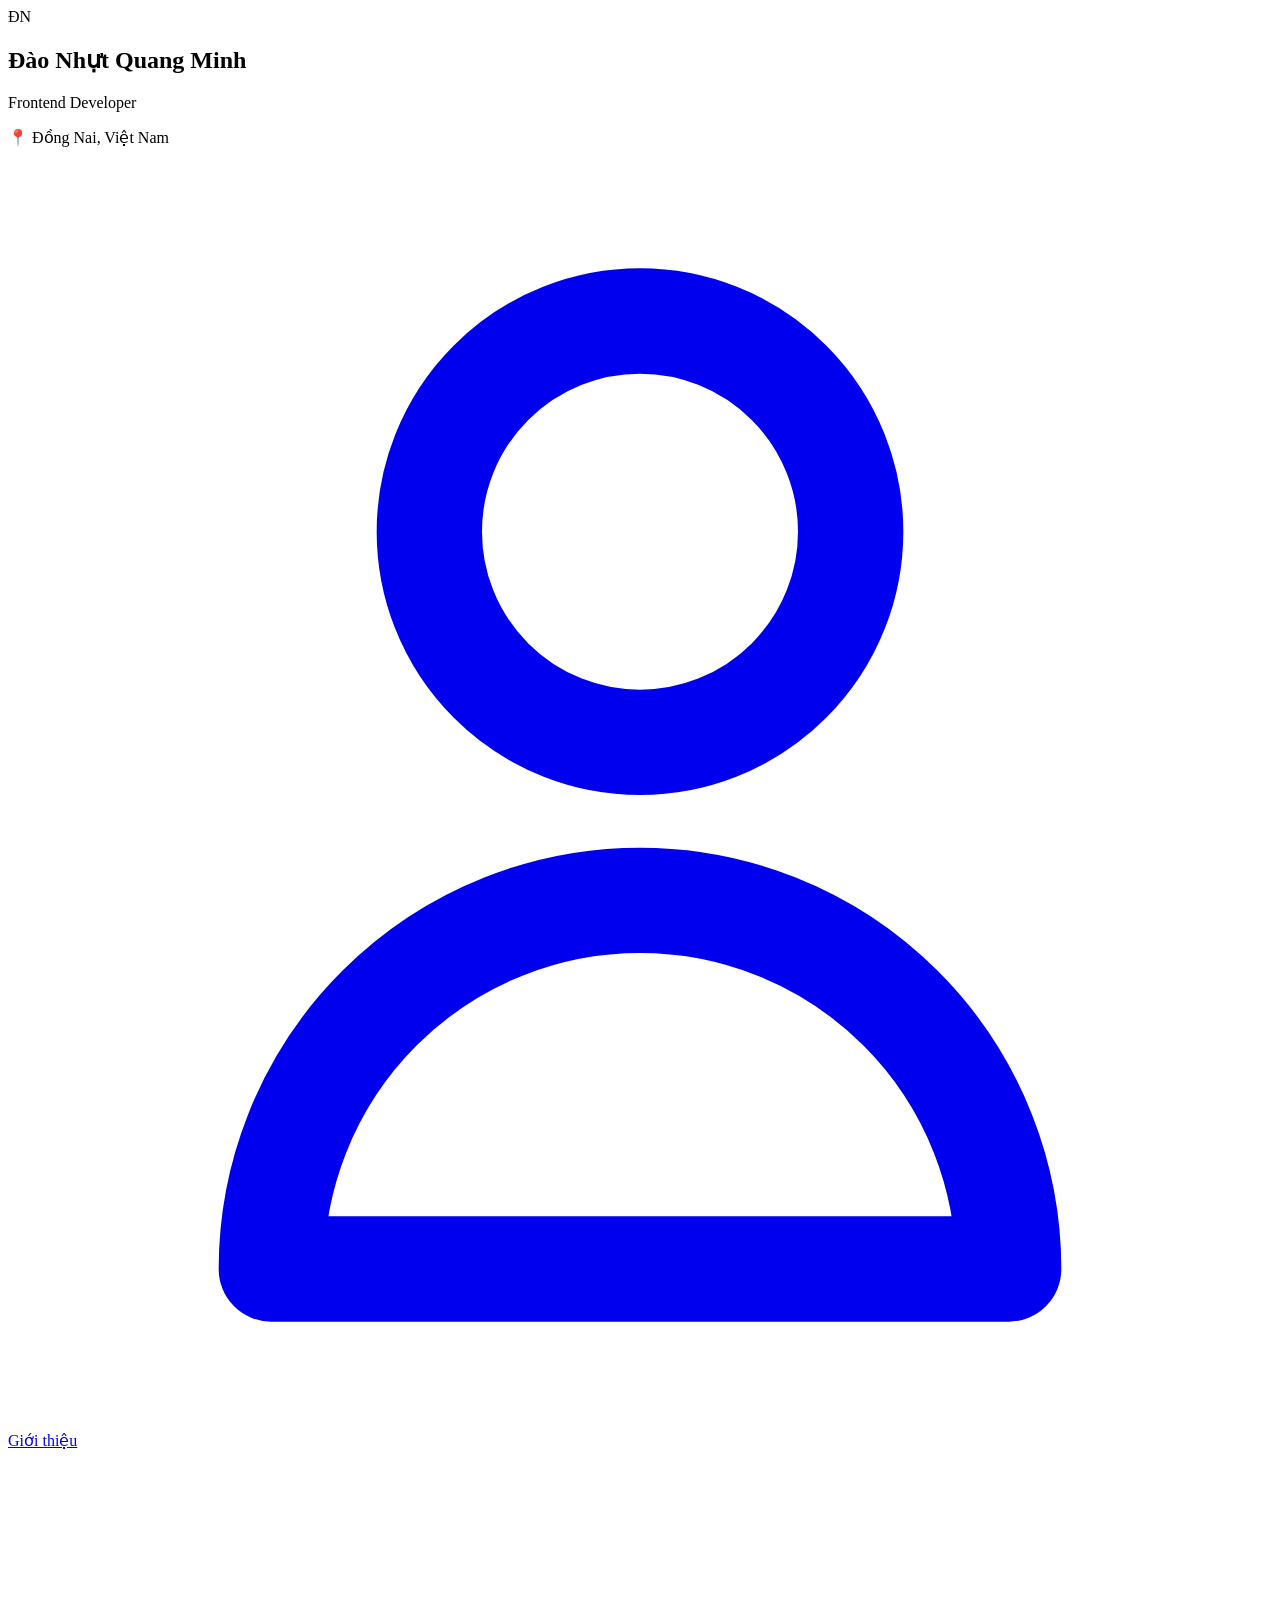
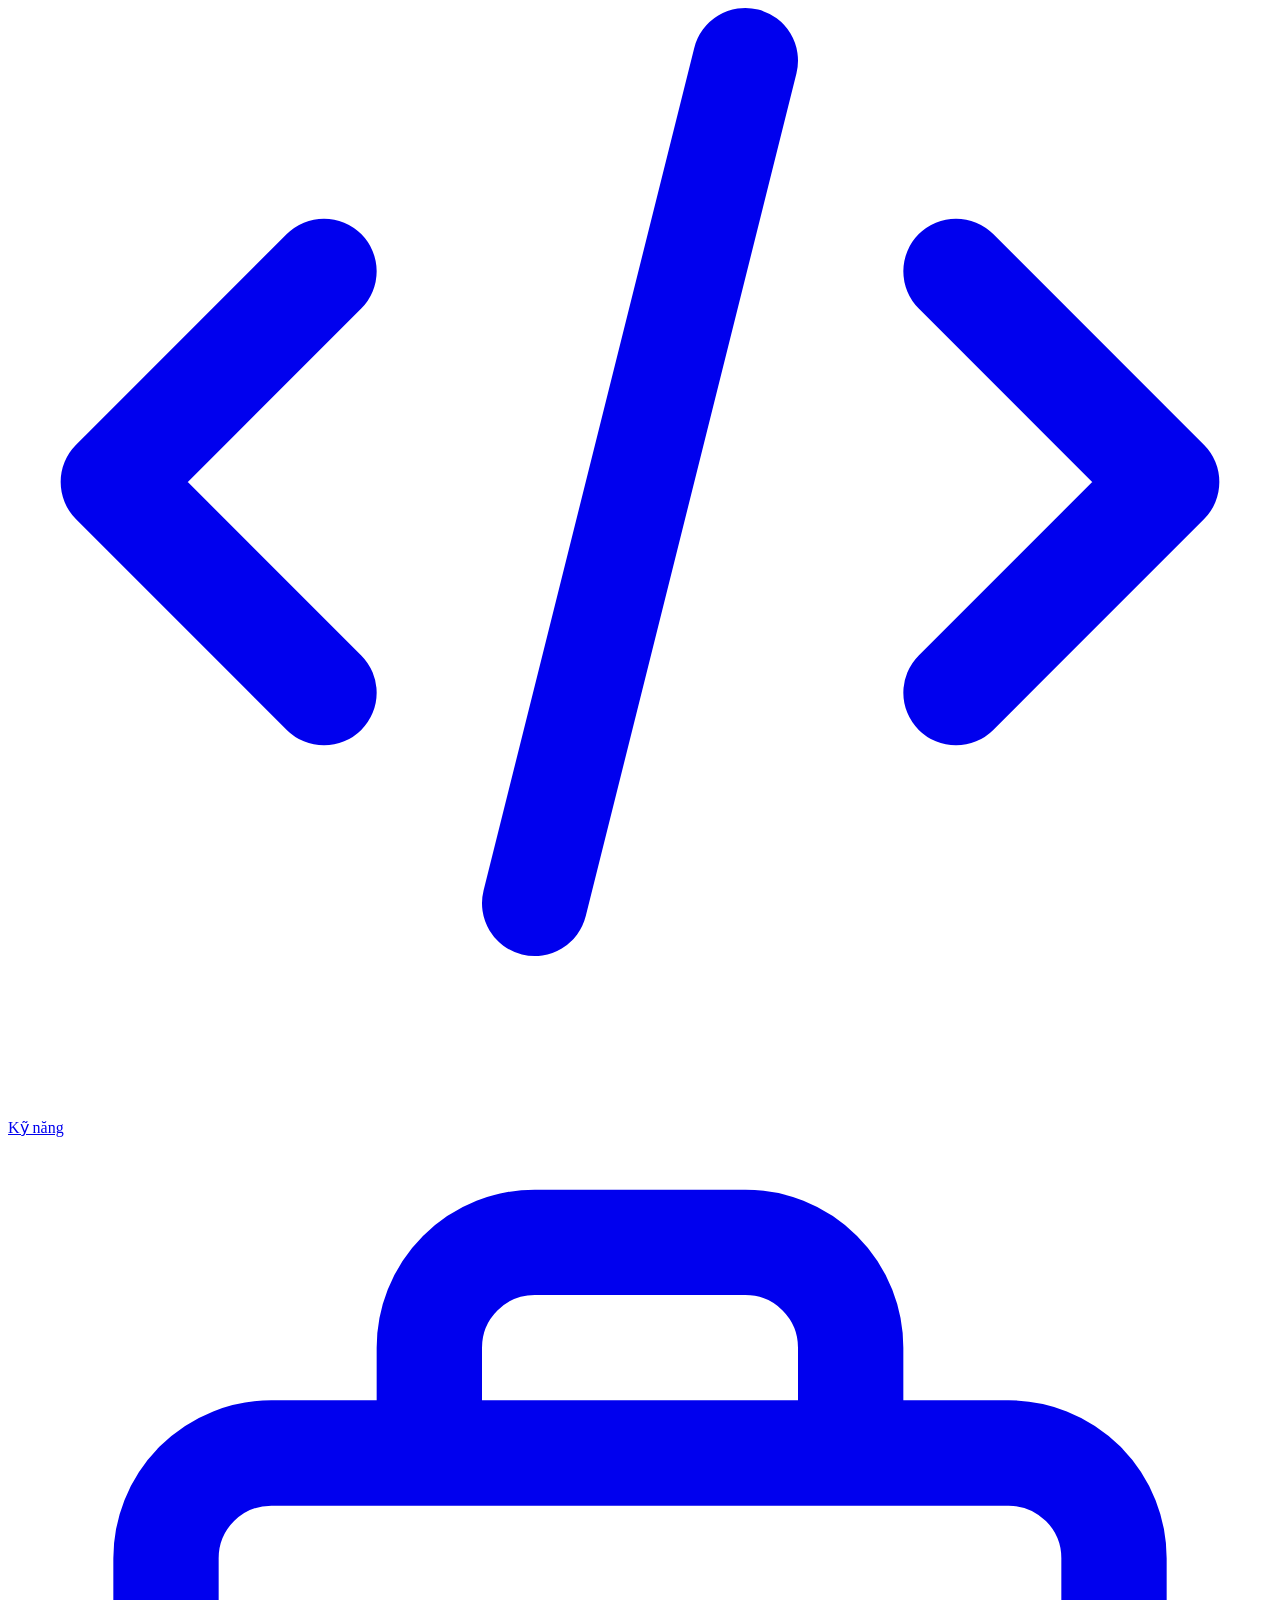
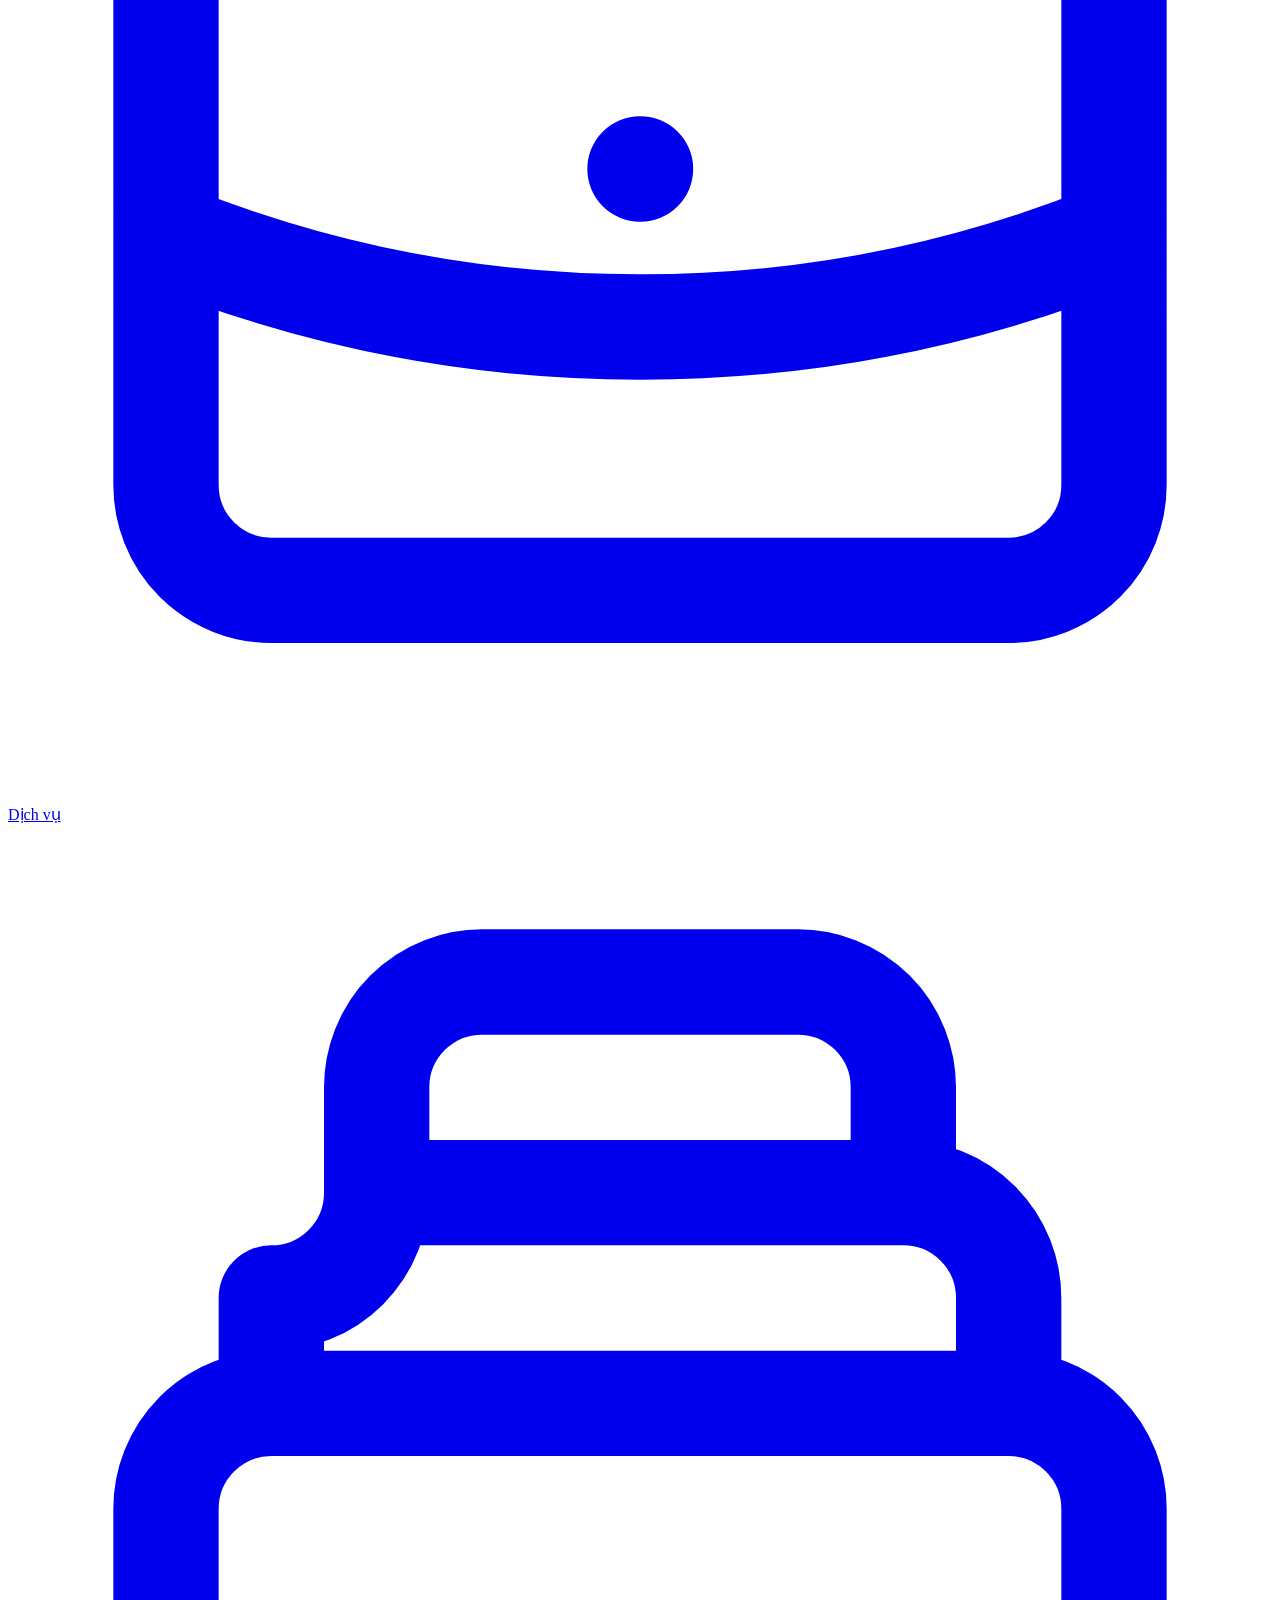
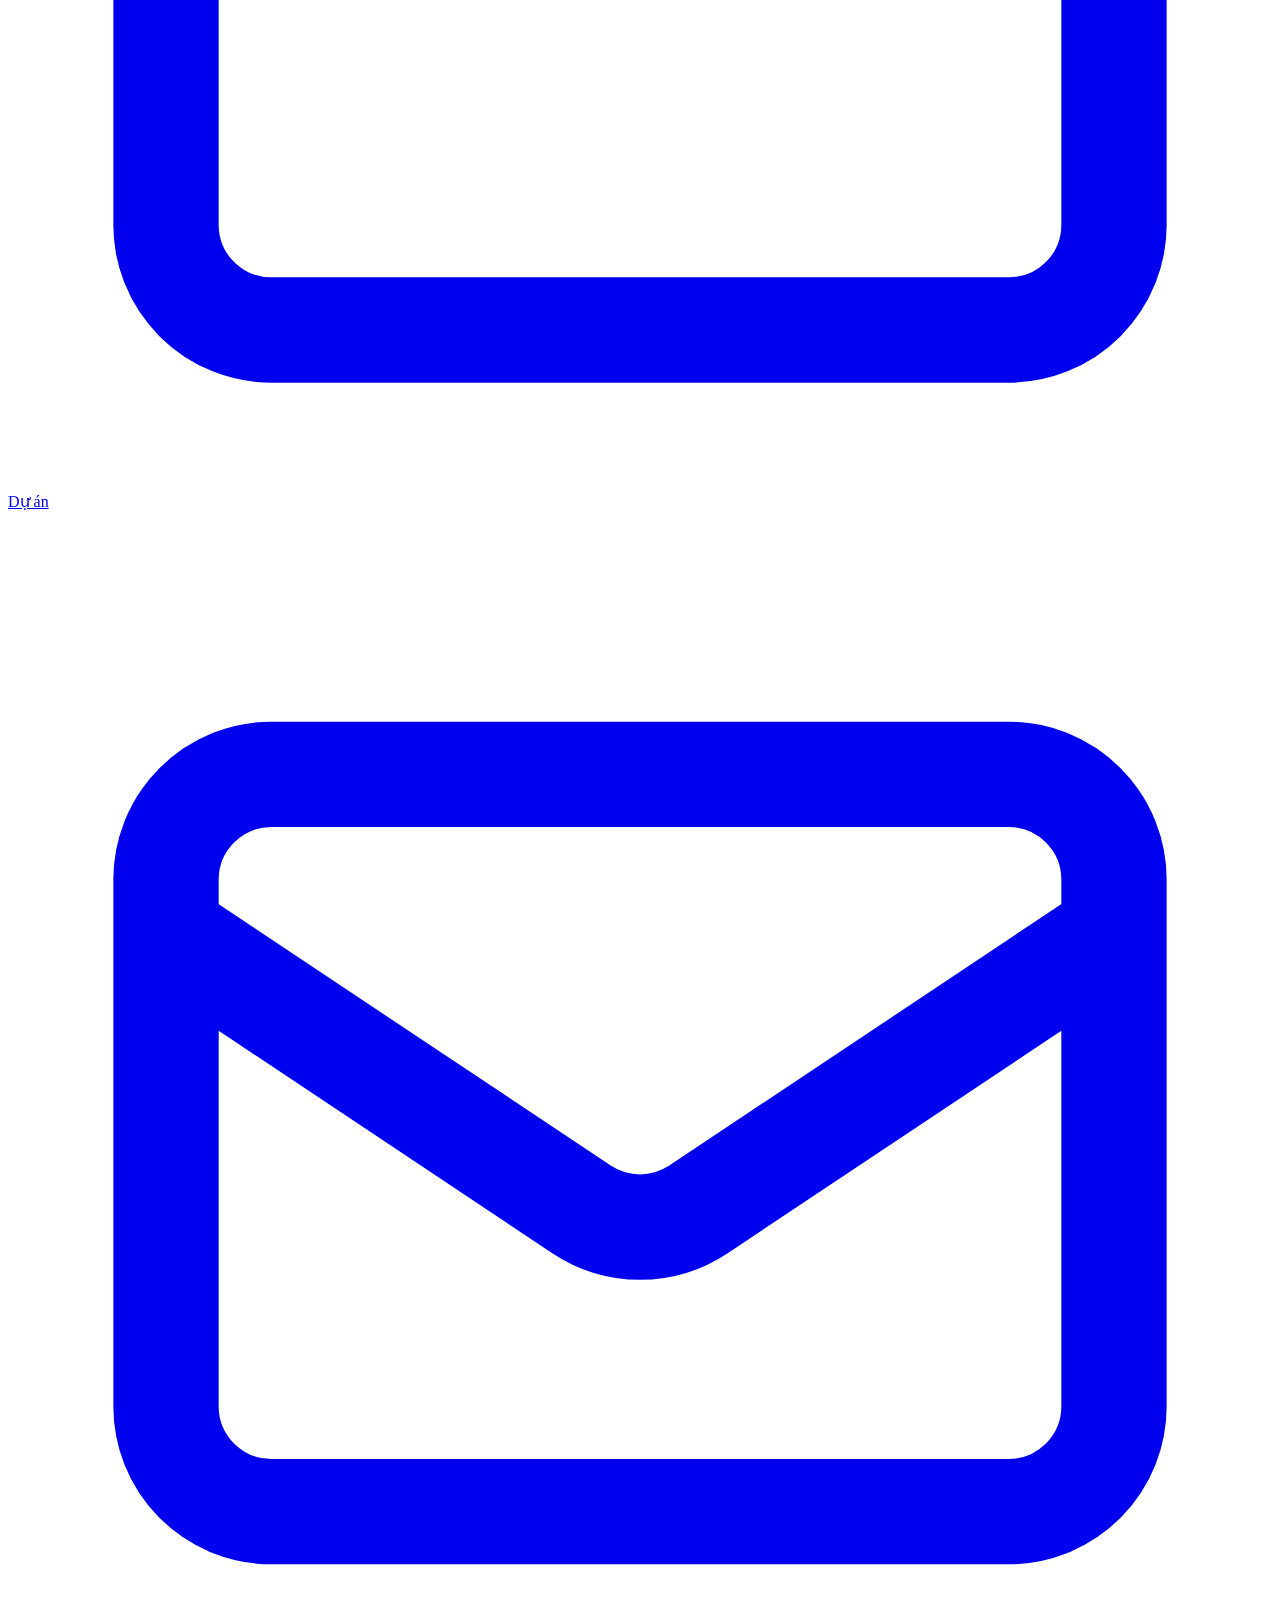
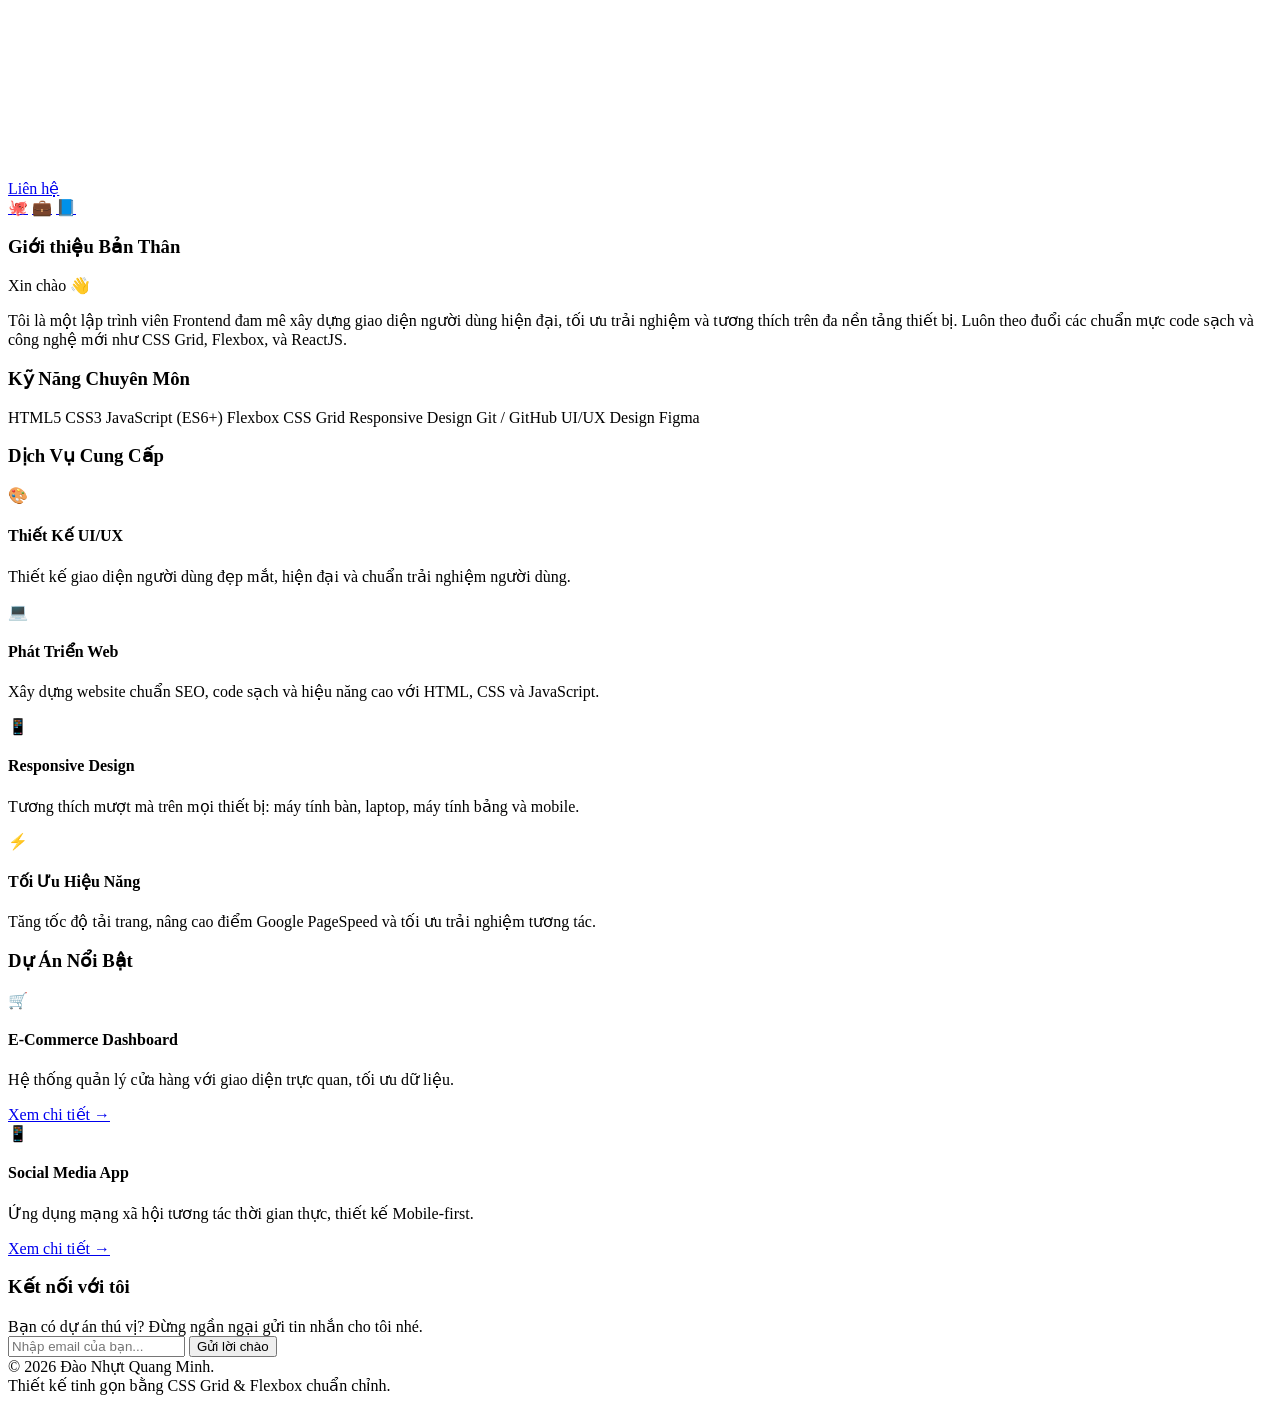
==== index.html @ cb81ec1f "Rename profile.html to index.html" ====
<!DOCTYPE html>
<html lang="vi">
<head>
    <meta charset="UTF-8">
    <meta name="viewport" content="width=device-width, initial-scale=1.0">
    <title>Portfolio | Đào Nhựt Quang Minh</title>
    <link rel="stylesheet" href="hoatdong2-style.css">
</head>
<body>

    <!-- SIDEBAR BÊN TRÁI -->
    <aside class="sidebar">
        <div class="avatar">
            <span>ĐN</span>
        </div>
        <h2>Đào Nhựt Quang Minh</h2>
        <p class="role">Frontend Developer</p>
        <p class="location">📍 Đồng Nai, Việt Nam</p>
        
        <nav class="nav-menu">
            <a href="#about" class="active">
                <svg viewBox="0 0 24 24" fill="none" stroke="currentColor" stroke-width="2"><path stroke-linecap="round" stroke-linejoin="round" d="M16 7a4 4 0 11-8 0 4 4 0 018 0zM12 14a7 7 0 00-7 7h14a7 7 0 00-7-7z" /></svg>
                Giới thiệu
            </a>
            <a href="#skills">
                <svg viewBox="0 0 24 24" fill="none" stroke="currentColor" stroke-width="2"><path stroke-linecap="round" stroke-linejoin="round" d="M10 20l4-16m4 4l4 4-4 4M6 16l-4-4 4-4" /></svg>
                Kỹ năng
            </a>
            <a href="#services">
                <svg viewBox="0 0 24 24" fill="none" stroke="currentColor" stroke-width="2"><path stroke-linecap="round" stroke-linejoin="round" d="M21 13.255A23.931 23.931 0 0112 15c-3.183 0-6.22-.62-9-1.745M16 6V4a2 2 0 00-2-2h-4a2 2 0 00-2 2v2m4 6h.01M5 20h14a2 2 0 002-2V8a2 2 0 00-2-2H5a2 2 0 00-2 2v10a2 2 0 002 2z" /></svg>
                Dịch vụ
            </a>
            <a href="#projects">
                <svg viewBox="0 0 24 24" fill="none" stroke="currentColor" stroke-width="2"><path stroke-linecap="round" stroke-linejoin="round" d="M19 11H5m14 0a2 2 0 012 2v6a2 2 0 01-2 2H5a2 2 0 01-2-2v-6a2 2 0 012-2m14 0V9a2 2 0 00-2-2M5 11V9a2 2 0 002-2m0 0V5a2 2 0 012-2h6a2 2 0 012 2v2M7 7h10" /></svg>
                Dự án
            </a>
            <a href="#contact">
                <svg viewBox="0 0 24 24" fill="none" stroke="currentColor" stroke-width="2"><path stroke-linecap="round" stroke-linejoin="round" d="M3 8l7.89 5.26a2 2 0 002.22 0L21 8M5 19h14a2 2 0 002-2V7a2 2 0 00-2-2H5a2 2 0 00-2 2v10a2 2 0 002 2z" /></svg>
                Liên hệ
            </a>
        </nav>
        
        <div class="social-links">
            <a href="#" aria-label="Github">🐙</a>
            <a href="#" aria-label="LinkedIn">💼</a>
            <a href="#" aria-label="Facebook">📘</a>
        </div>
    </aside>

    <!-- MAIN CONTENT BÊN PHẢI -->
    <main class="main-content">
        
        <!-- Giới thiệu -->
        <section class="card glass-effect" id="about">
            <div class="card-header">
                <h3>Giới thiệu Bản Thân</h3>
                <span class="badge">Xin chào 👋</span>
            </div>
            <p class="desc-text">Tôi là một lập trình viên Frontend đam mê xây dựng giao diện người dùng hiện đại, tối ưu trải nghiệm và tương thích trên đa nền tảng thiết bị. Luôn theo đuổi các chuẩn mực code sạch và công nghệ mới như CSS Grid, Flexbox, và ReactJS.</p>
        </section>

        <!-- Kỹ năng -->
        <section class="card glass-effect" id="skills">
            <div class="card-header">
                <h3>Kỹ Năng Chuyên Môn</h3>
            </div>
            <div class="skills-container">
                <span class="skill-pill">HTML5</span>
                <span class="skill-pill">CSS3</span>
                <span class="skill-pill">JavaScript (ES6+)</span>
                <span class="skill-pill">Flexbox</span>
                <span class="skill-pill">CSS Grid</span>
                <span class="skill-pill">Responsive Design</span>
                <span class="skill-pill">Git / GitHub</span>
                <span class="skill-pill">UI/UX Design</span>
                <span class="skill-pill">Figma</span>
            </div>
        </section>

        <!-- Dịch vụ -->
        <section class="card glass-effect" id="services">
            <div class="card-header">
                <h3>Dịch Vụ Cung Cấp</h3>
            </div>
            <div class="services-container">
                <!-- Dịch vụ 1 -->
                <div class="service-card">
                    <div class="service-icon">🎨</div>
                    <h4>Thiết Kế UI/UX</h4>
                    <p>Thiết kế giao diện người dùng đẹp mắt, hiện đại và chuẩn trải nghiệm người dùng.</p>
                </div>
                <!-- Dịch vụ 2 -->
                <div class="service-card">
                    <div class="service-icon">💻</div>
                    <h4>Phát Triển Web</h4>
                    <p>Xây dựng website chuẩn SEO, code sạch và hiệu năng cao với HTML, CSS và JavaScript.</p>
                </div>
                <!-- Dịch vụ 3 -->
                <div class="service-card">
                    <div class="service-icon">📱</div>
                    <h4>Responsive Design</h4>
                    <p>Tương thích mượt mà trên mọi thiết bị: máy tính bàn, laptop, máy tính bảng và mobile.</p>
                </div>
                <!-- Dịch vụ 4 -->
                <div class="service-card">
                    <div class="service-icon">⚡</div>
                    <h4>Tối Ưu Hiệu Năng</h4>
                    <p>Tăng tốc độ tải trang, nâng cao điểm Google PageSpeed và tối ưu trải nghiệm tương tác.</p>
                </div>
            </div>
        </section>

        <!-- Dự án -->
        <section class="card glass-effect" id="projects">
            <div class="card-header">
                <h3>Dự Án Nổi Bật</h3>
            </div>
            <div class="projects-grid">
                <!-- Dự án 1 -->
                <div class="project-item">
                    <div class="project-icon">🛒</div>
                    <h4>E-Commerce Dashboard</h4>
                    <p>Hệ thống quản lý cửa hàng với giao diện trực quan, tối ưu dữ liệu.</p>
                    <a href="#" class="btn-link">Xem chi tiết &rarr;</a>
                </div>
                <!-- Dự án 2 -->
                <div class="project-item">
                    <div class="project-icon">📱</div>
                    <h4>Social Media App</h4>
                    <p>Ứng dụng mạng xã hội tương tác thời gian thực, thiết kế Mobile-first.</p>
                    <a href="#" class="btn-link">Xem chi tiết &rarr;</a>
                </div>
            </div>
        </section>

        <!-- Liên hệ -->
        <section class="card glass-effect" id="contact">
            <div class="card-header">
                <h3>Kết nối với tôi</h3>
            </div>
            <p class="desc-text" style="margin-bottom: var(--spacing-20);">Bạn có dự án thú vị? Đừng ngần ngại gửi tin nhắn cho tôi nhé.</p>
            <div class="contact-form">
                <input type="email" placeholder="Nhập email của bạn..." class="form-input">
                <button class="btn-primary">Gửi lời chào</button>
            </div>
        </section>

        <footer class="main-footer">
            &copy; 2026 Đào Nhựt Quang Minh.<br>Thiết kế tinh gọn bằng CSS Grid & Flexbox chuẩn chỉnh.
        </footer>
    </main>

</body>
</html>
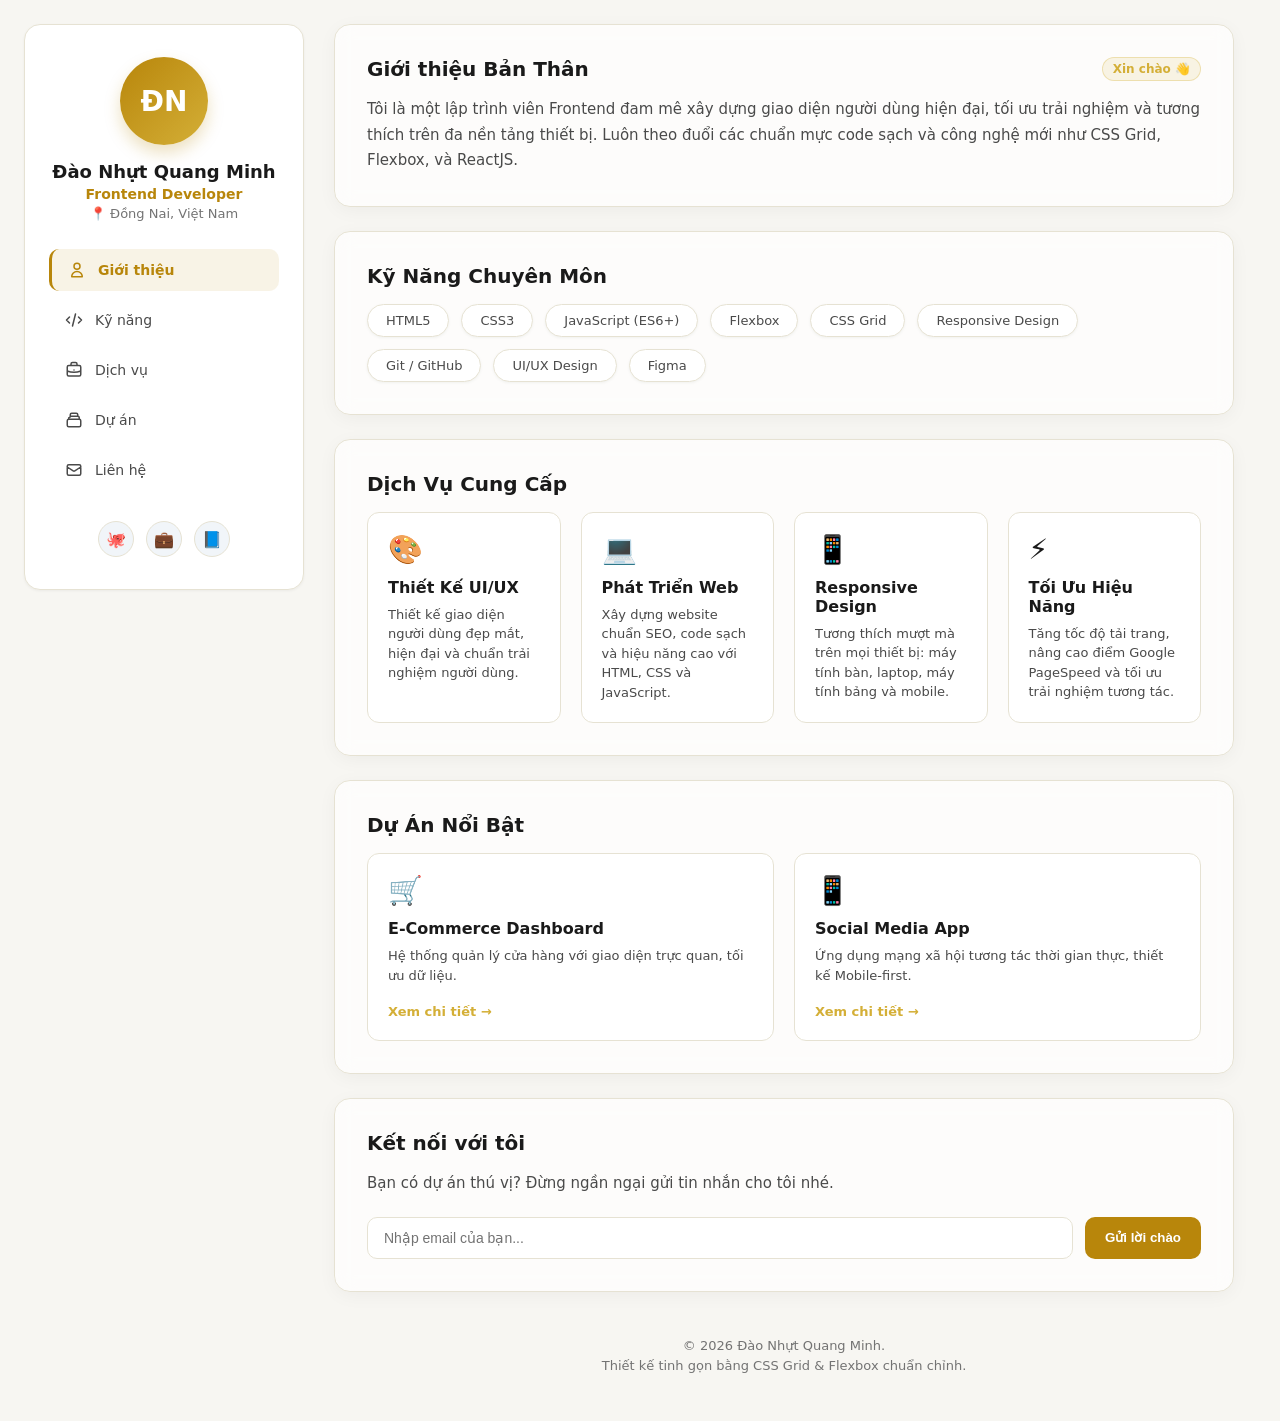
==== commit e183a986: "Rename profile.html to index.html" ====
--- a/index.html
+++ b/index.html
@@ -4,7 +4,7 @@
     <meta charset="UTF-8">
     <meta name="viewport" content="width=device-width, initial-scale=1.0">
     <title>Portfolio | Đào Nhựt Quang Minh</title>
-    <link rel="stylesheet" href="hoatdong2-style.css">
+    <link rel="stylesheet" href="profile.css">
 </head>
 <body>
 
--- a/profile.css
+++ b/profile.css
@@ -0,0 +1,568 @@
+/* ==============================================================
+   1. BẢNG BIẾN TOÀN CỤC TẠI :ROOT (CSS VARIABLES SYSTEM)
+   Bao gồm toàn bộ:
+   - Hệ thống màu sắc: Chủ đạo, văn bản, nền, bề mặt, viền & hiệu ứng RGBA
+   - Hệ thống khoảng cách: Spacing (margin / padding / gap) từ 0 đến 32px
+   ============================================================== */
+:root {
+    /* ==================== A. HỆ THỐNG MÀU SẮC (COLORS) ==================== */
+    /* 1. Hai màu chủ đạo (Primary & Secondary) */
+    --primary-color: #b8860b;       /* Màu chủ đạo 1: Vàng đồng / Dark Goldenrod */
+    --secondary-color: #d4af37;     /* Màu chủ đạo 2: Vàng kim / Metallic Gold */
+    --primary-hover: #996515;       /* Sắc thái hover cho màu chính */
+    --secondary-hover: #aa8c2c;     /* Sắc thái hover cho màu phụ */
+
+    /* 2. Ba mức màu xám cho text (Text Grays) */
+    --text-primary: #1a1a1a;        /* Mức 1 (Đậm nhất): Tiêu đề H1-H4, Họ tên, nhãn chính */
+    --text-secondary: #4a4a4a;      /* Mức 2 (Vừa): Đoạn văn mô tả, nội dung thân bài, menu */
+    --text-muted: #737373;          /* Mức 3 (Nhạt): Địa điểm, placeholder, footer bản quyền */
+
+    /* 3. Màu nền, bề mặt và viền */
+    --bg-color: #f7f6f2;            /* Màu nền chính toàn trang (Off-white / Warm Gray) */
+    --surface: #ffffff;             /* Màu nền thẻ card / sidebar */
+    --border: #e6e2d3;              /* Màu đường viền card & input */
+
+    /* 4. Màu sắc phụ trợ & Trạng thái (Extracted Color Codes) */
+    --color-white: #ffffff;                         /* Màu trắng chuẩn (chữ nút bấm, badge, icon) */
+    --color-bg-subtle: #f1f5f9;                     /* Nền nhạt khi hover menu, icon mạng xã hội */
+    --color-glass: rgba(255, 255, 255, 0.7);        /* Nền hiệu ứng kính mờ (glassmorphism) */
+
+    /* 5. Mã màu RGBA cho hiệu ứng trong suốt, viền và đổ bóng */
+    --color-primary-subtle: rgba(184, 134, 11, 0.1);      /* Nền mờ 10% khi tab active */
+    --color-primary-glow: rgba(184, 134, 11, 0.15);       /* Viền phát sáng focus input */
+    --color-primary-shadow: rgba(184, 134, 11, 0.25);     /* Đổ bóng cho avatar */
+    --color-primary-shadow-hover: rgba(184, 134, 11, 0.3); /* Đổ bóng nút khi hover */
+
+    --color-badge-bg: rgba(212, 175, 55, 0.12);           /* Nền nhãn chào mừng */
+    --color-badge-border: rgba(212, 175, 55, 0.3);        /* Viền nhãn chào mừng */
+    --color-secondary-shadow: rgba(212, 175, 55, 0.15);   /* Đổ bóng card dự án & dịch vụ khi hover */
+
+    --color-shadow-base: rgba(0, 0, 0, 0.05);             /* Màu bóng mờ tiêu chuẩn */
+    --color-shadow-dark: rgba(0, 0, 0, 0.08);             /* Màu bóng mờ đậm */
+
+    /* Đổ bóng cấu trúc */
+    --shadow-sm: 0 1px 3px var(--color-shadow-base);
+    --shadow-md: 0 4px 20px -2px var(--color-shadow-base);
+    --shadow-lg: 0 10px 25px -5px var(--color-shadow-dark);
+    --radius: 16px;
+
+    /* Biến tương thích ngược (aliases) */
+    --primary: var(--primary-color);
+    --secondary: var(--secondary-color);
+    --text-main: var(--text-primary);
+
+    /* ==================== B. HỆ THỐNG KHOẢNG CÁCH (SPACING SYSTEM) ==================== */
+    /* Trích xuất toàn bộ thông số margin, padding, gap */
+    --spacing-0: 0;                 /* 0px - Reset */
+    --spacing-4: 4px;               /* 4px - Khoảng cách siêu nhỏ (margin text/subtitle) */
+    --spacing-8: 8px;               /* 8px - Khoảng cách nhỏ (gap menu, margin title) */
+    --spacing-10: 10px;             /* 10px - Khoảng cách vừa nhỏ (margin-top containers, padding badge) */
+    --spacing-12: 12px;             /* 12px - Khoảng cách vừa (gap icons, margin icons) */
+    --spacing-14: 14px;             /* 14px - Padding nút mobile */
+    --spacing-16: 16px;             /* 16px - Khoảng cách chuẩn (padding mobile, margin chuẩn) */
+    --spacing-18: 18px;             /* 18px - Padding ngang skill pill */
+    --spacing-20: 20px;             /* 20px - Khoảng cách trung bình (gap grid, padding card/service) */
+    --spacing-24: 24px;             /* 24px - Khoảng cách lớn (padding desktop, gap layout) */
+    --spacing-28: 28px;             /* 28px - Margin bottom location */
+    --spacing-30: 30px;             /* 30px - Gap desktop, margin-bottom menu */
+    --spacing-32: 32px;             /* 32px - Padding card desktop, sidebar */
+}
+
+* { margin: var(--spacing-0); padding: var(--spacing-0); box-sizing: border-box; scroll-behavior: smooth; }
+
+body {
+    font-family: 'Inter', system-ui, -apple-system, sans-serif;
+    background-color: var(--bg-color);           /* Áp dụng 1 màu nền chính */
+    color: var(--text-primary);                  /* Áp dụng Text mức 1 (mặc định) */
+    display: grid;
+    grid-template-columns: 280px 1fr;
+    grid-template-areas: "sidebar main";
+    min-height: 100vh;
+    padding: var(--spacing-24);
+    gap: var(--spacing-30);
+}
+
+/* ================= SIDEBAR ================= */
+.sidebar {
+    grid-area: sidebar;
+    background: var(--surface);
+    border: 1px solid var(--border);
+    border-radius: var(--radius);
+    padding: var(--spacing-32) var(--spacing-24);
+    display: flex;
+    flex-direction: column;
+    align-items: center;
+    height: fit-content;
+    position: sticky;
+    top: var(--spacing-24);
+    box-shadow: var(--shadow-sm);
+}
+
+.avatar {
+    width: 88px;
+    height: 88px;
+    /* Áp dụng 2 màu chủ đạo: Primary và Secondary kết hợp gradient */
+    background: linear-gradient(135deg, var(--primary-color) 0%, var(--secondary-color) 100%);
+    color: var(--color-white);
+    font-size: 28px;
+    font-weight: 700;
+    border-radius: 50%;
+    display: flex;
+    align-items: center;
+    justify-content: center;
+    margin-bottom: var(--spacing-16);
+    box-shadow: 0 8px 16px var(--color-primary-shadow);
+}
+
+.sidebar h2 {
+    font-size: 18px;
+    font-weight: 700;
+    color: var(--text-primary);                  /* Text mức 1: Tiêu đề Họ tên */
+    margin-bottom: var(--spacing-4);
+    text-align: center;
+}
+
+.role {
+    font-size: 14px;
+    font-weight: 600;
+    color: var(--primary-color);                 /* Màu chủ đạo 1 (Primary) */
+    margin-bottom: var(--spacing-4);
+}
+
+.location {
+    font-size: 13px;
+    color: var(--text-muted);                    /* Text mức 3: Thông tin phụ (nhạt) */
+    margin-bottom: var(--spacing-28);
+}
+
+.nav-menu {
+    width: 100%;
+    display: flex;
+    flex-direction: column;
+    gap: var(--spacing-8);
+    margin-bottom: var(--spacing-30);
+}
+
+.nav-menu a {
+    display: flex;
+    align-items: center;
+    gap: var(--spacing-12);
+    padding: var(--spacing-12) var(--spacing-16);
+    color: var(--text-secondary);                /* Text mức 2: Nội dung liên kết menu */
+    text-decoration: none;
+    font-size: 14px;
+    font-weight: 500;
+    border-radius: 10px;
+    transition: all 0.2s ease;
+}
+
+.nav-menu a svg {
+    width: 18px;
+    height: 18px;
+}
+
+.nav-menu a:hover {
+    background-color: var(--color-bg-subtle);
+    color: var(--primary-color);                 /* Màu chủ đạo 1 khi hover menu */
+}
+
+.nav-menu a.active {
+    background-color: var(--color-primary-subtle);
+    color: var(--primary-color);                 /* Màu chủ đạo 1 cho mục active */
+    font-weight: 600;
+    border-left: 3px solid var(--primary-color);
+}
+
+.social-links {
+    display: flex;
+    gap: var(--spacing-12);
+    margin-top: auto;
+}
+
+.social-links a {
+    display: flex;
+    align-items: center;
+    justify-content: center;
+    width: 36px;
+    height: 36px;
+    background: var(--color-bg-subtle);
+    color: var(--text-secondary);                /* Text mức 2: Icon liên kết */
+    border: 1px solid var(--border);
+    border-radius: 50%;
+    text-decoration: none;
+    font-size: 16px;
+    transition: all 0.2s;
+}
+
+.social-links a:hover {
+    background: var(--primary-color);            /* Màu chủ đạo 1 khi hover */
+    color: var(--color-white);
+    border-color: var(--primary-color);
+    transform: translateY(-2px);
+}
+
+/* ================= MAIN CONTENT ================= */
+.main-content {
+    grid-area: main;
+    display: flex;
+    flex-direction: column;
+    gap: var(--spacing-24);
+    max-width: 900px;
+}
+
+.glass-effect {
+    background: var(--color-glass);
+    backdrop-filter: blur(10px);
+}
+
+.card {
+    border: 1px solid var(--border);
+    border-radius: var(--radius);
+    padding: var(--spacing-32);
+    box-shadow: var(--shadow-md);
+    transition: transform 0.3s ease, box-shadow 0.3s ease;
+}
+
+.card:hover {
+    box-shadow: var(--shadow-lg);
+    border-color: var(--secondary-color);        /* Màu chủ đạo 2 (Secondary) khi hover card */
+}
+
+.card-header {
+    display: flex;
+    justify-content: space-between;
+    align-items: center;
+    margin-bottom: var(--spacing-16);
+}
+
+.card h3 {
+    font-size: 20px;
+    font-weight: 700;
+    color: var(--text-primary);                  /* Text mức 1: Tiêu đề mục (Đậm) */
+}
+
+.badge {
+    /* Áp dụng Màu chủ đạo 2 (Secondary) làm điểm nhấn chào đón */
+    background: var(--color-badge-bg);
+    color: var(--secondary-color);
+    border: 1px solid var(--color-badge-border);
+    padding: var(--spacing-4) var(--spacing-10);
+    border-radius: 12px;
+    font-size: 12px;
+    font-weight: 600;
+}
+
+.desc-text {
+    font-size: 15px;
+    color: var(--text-secondary);                /* Text mức 2: Nội dung mô tả giới thiệu */
+    line-height: 1.7;
+}
+
+/* ================= SKILLS ================= */
+.skills-container {
+    display: flex;
+    flex-wrap: wrap;
+    gap: var(--spacing-12);
+    margin-top: var(--spacing-10);
+}
+
+.skill-pill {
+    background-color: var(--surface);
+    color: var(--text-secondary);                /* Text mức 2: Tên kỹ năng thông thường */
+    border: 1px solid var(--border);
+    padding: var(--spacing-8) var(--spacing-18);
+    border-radius: 20px;
+    font-size: 13px;
+    font-weight: 500;
+    transition: all 0.2s ease;
+    cursor: default;
+    box-shadow: var(--shadow-sm);
+}
+
+.skill-pill:hover {
+    background-color: var(--primary-color);      /* Màu chủ đạo 1 (Primary) khi hover kỹ năng */
+    color: var(--color-white);
+    border-color: var(--primary-color);
+    transform: translateY(-2px);
+}
+
+/* ================= SERVICES ================= */
+.services-container {
+    display: grid;
+    grid-template-columns: repeat(4, 1fr);       /* Màn hình > 1024px: 4 cột */
+    gap: var(--spacing-20);                      /* Khoảng cách giữa các cột/hàng: 20px */
+    margin-top: var(--spacing-10);
+}
+
+.service-card {
+    background: var(--surface);
+    border: 1px solid var(--border);
+    border-radius: 12px;
+    padding: var(--spacing-20);
+    display: flex;
+    flex-direction: column;
+    align-items: flex-start;
+    transition: all 0.2s ease;
+}
+
+.service-card:hover {
+    border-color: var(--secondary-color);
+    transform: translateY(-4px);
+    box-shadow: 0 10px 20px var(--color-secondary-shadow);
+}
+
+.service-icon {
+    font-size: 28px;
+    margin-bottom: var(--spacing-12);
+}
+
+.service-card h4 {
+    font-size: 16px;
+    margin-bottom: var(--spacing-8);
+    color: var(--text-primary);
+}
+
+.service-card p {
+    font-size: 13px;
+    color: var(--text-secondary);
+    line-height: 1.5;
+}
+
+/* ================= PROJECTS GRID ================= */
+.projects-grid {
+    display: grid;
+    grid-template-columns: repeat(auto-fit, minmax(280px, 1fr));
+    gap: var(--spacing-20);
+    margin-top: var(--spacing-10);
+}
+
+.project-item {
+    background: var(--surface);
+    border: 1px solid var(--border);
+    border-radius: 12px;
+    padding: var(--spacing-20);
+    transition: all 0.2s ease;
+}
+
+.project-item:hover {
+    border-color: var(--secondary-color);        /* Màu chủ đạo 2 (Secondary) tạo điểm nhấn viền dự án */
+    transform: translateY(-4px);
+    box-shadow: 0 10px 20px var(--color-secondary-shadow);
+}
+
+.project-icon {
+    font-size: 28px;
+    margin-bottom: var(--spacing-12);
+}
+
+.project-item h4 {
+    font-size: 16px;
+    margin-bottom: var(--spacing-8);
+    color: var(--text-primary);                  /* Text mức 1: Tên dự án (Đậm) */
+}
+
+.project-item p {
+    font-size: 13px;
+    color: var(--text-secondary);                /* Text mức 2: Mô tả ngắn gọn dự án */
+    margin-bottom: var(--spacing-16);
+    line-height: 1.5;
+}
+
+.btn-link {
+    font-size: 13px;
+    font-weight: 600;
+    color: var(--secondary-color);               /* Màu chủ đạo 2 (Secondary) cho link chi tiết */
+    text-decoration: none;
+    transition: color 0.2s;
+}
+
+.btn-link:hover {
+    color: var(--primary-color);                 /* Màu chủ đạo 1 (Primary) khi hover liên kết */
+    text-decoration: underline;
+}
+
+/* ================= CONTACT FORM ================= */
+.contact-form {
+    display: flex;
+    gap: var(--spacing-12);
+}
+
+.form-input {
+    flex: 1;
+    padding: var(--spacing-12) var(--spacing-16);
+    border: 1px solid var(--border);
+    border-radius: 10px;
+    font-size: 14px;
+    color: var(--text-primary);                  /* Text mức 1: Chữ người dùng nhập */
+    background-color: var(--surface);
+    outline: none;
+    transition: border 0.2s, box-shadow 0.2s;
+}
+
+.form-input::placeholder {
+    color: var(--text-muted);                    /* Text mức 3: Chữ giữ chỗ placeholder (Nhạt) */
+}
+
+.form-input:focus {
+    border-color: var(--primary-color);          /* Màu chủ đạo 1 (Primary) khi focus ô nhập */
+    box-shadow: 0 0 0 3px var(--color-primary-glow);
+}
+
+.btn-primary {
+    background: var(--primary-color);            /* Màu chủ đạo 1 (Primary) cho nút gửi */
+    color: var(--color-white);
+    border: none;
+    padding: var(--spacing-0) var(--spacing-20);
+    border-radius: 10px;
+    font-weight: 600;
+    cursor: pointer;
+    transition: background 0.2s, box-shadow 0.2s;
+}
+
+.btn-primary:hover {
+    background: var(--primary-hover);
+    box-shadow: 0 4px 12px var(--color-primary-shadow-hover);
+}
+
+/* ================= FOOTER ================= */
+.main-footer {
+    text-align: center;
+    font-size: 13px;
+    color: var(--text-muted);                    /* Text mức 3: Bản quyền chân trang (Nhạt) */
+    padding: var(--spacing-20) var(--spacing-0);
+    line-height: 1.6;
+}
+
+/* ==============================================================
+   RESPONSIVE DESIGN (MEDIA QUERIES)
+   Tối ưu hóa giao diện cho màn hình < 768px (Tablet & Mobile)
+   - Chuyển CSS Grid từ 2 cột (sidebar / main) thành 1 cột duy nhất (1fr).
+   - Chuyển Sidebar lên đầu trang (hoặc có tùy chọn ẩn).
+   - Tối ưu nav-menu ngang, card padding, danh sách dự án và form liên hệ.
+   ============================================================== */
+@media (max-width: 768px) {
+    /* 1. Chuyển CSS Grid 2 cột thành 1 cột duy nhất */
+    body {
+        grid-template-columns: 1fr;              /* 1 cột duy nhất chiếm toàn bộ chiều rộng */
+        grid-template-areas: 
+            "sidebar"
+            "main";                              /* Chuyển sidebar lên đầu trang, main content ở phía dưới */
+        padding: var(--spacing-16);
+        gap: var(--spacing-20);
+    }
+
+    /* 2. Tối ưu Sidebar khi hiển thị ở đầu trang */
+    .sidebar {
+        grid-area: sidebar;
+        position: static;                        /* Bỏ sticky cố định khi ở giao diện mobile */
+        top: 0;
+        width: 100%;
+        padding: var(--spacing-24) var(--spacing-16);
+        box-shadow: var(--shadow-sm);
+
+        /* 
+           GHI CHÚ: Nếu muốn ẨN HOÀN TOÀN sidebar trên màn hình < 768px 
+           thay vì chuyển lên đầu trang, chỉ cần bỏ comment dòng bên dưới:
+           display: none;
+        */
+    }
+
+    .avatar {
+        width: 76px;
+        height: 76px;
+        font-size: 24px;
+        margin-bottom: var(--spacing-12);
+    }
+
+    .location {
+        margin-bottom: var(--spacing-20);
+    }
+
+    /* Chuyển menu điều hướng thành dạng ngang (horizontal bar) gọn gàng */
+    .nav-menu {
+        flex-direction: row;
+        flex-wrap: wrap;
+        justify-content: center;
+        gap: var(--spacing-8);
+        margin-bottom: var(--spacing-20);
+    }
+
+    .nav-menu a {
+        padding: var(--spacing-8) var(--spacing-14);
+        font-size: 13px;
+        border-radius: 8px;
+    }
+
+    .nav-menu a.active {
+        border-left: none;
+        border-bottom: 2px solid var(--primary-color);
+    }
+
+    .social-links {
+        justify-content: center;
+        margin-top: var(--spacing-0);
+    }
+
+    /* 3. Tối ưu Main Content trên thiết bị di động */
+    .main-content {
+        max-width: 100%;
+        gap: var(--spacing-16);
+    }
+
+    .card {
+        padding: var(--spacing-20) var(--spacing-16);    /* Giảm padding để nội dung rộng rãi hơn trên màn hình nhỏ */
+    }
+
+    .card-header h3 {
+        font-size: 18px;
+    }
+
+    /* 4. Dự án hiển thị 1 cột duy nhất */
+    .projects-grid {
+        grid-template-columns: 1fr;
+    }
+
+    /* 5. Dịch vụ hiển thị 1 cột trên thiết bị nhỏ (< 768px) */
+    .services-container {
+        grid-template-columns: 1fr;
+        gap: var(--spacing-20);
+    }
+
+    /* 6. Form liên hệ chuyển sang dạng cột dọc tiện thao tác cảm ứng */
+    .contact-form {
+        flex-direction: column;
+    }
+
+    .form-input {
+        width: 100%;
+    }
+
+    .btn-primary {
+        width: 100%;
+        padding: var(--spacing-12) var(--spacing-20);
+    }
+}
+
+/* ==============================================================
+   MEDIA QUERIES CHO CLASS .services-container
+   Yêu cầu:
+   - Màn hình > 1024px: 4 cột (mặc định tại .services-container)
+   - Màn hình 768px - 1024px: 2 cột (gap: 20px)
+   - Màn hình < 768px: 1 cột (gap: 20px)
+   ============================================================== */
+
+/* Màn hình từ 768px đến 1024px: 2 cột */
+@media (min-width: 768px) and (max-width: 1024px) {
+    .services-container {
+        grid-template-columns: repeat(2, 1fr);   /* 768px - 1024px: 2 cột */
+        gap: var(--spacing-20);
+    }
+}
+
+/* Màn hình < 768px: 1 cột */
+@media (max-width: 767.98px) {
+    .services-container {
+        grid-template-columns: 1fr;              /* < 768px: 1 cột duy nhất */
+        gap: var(--spacing-20);
+    }
+}
